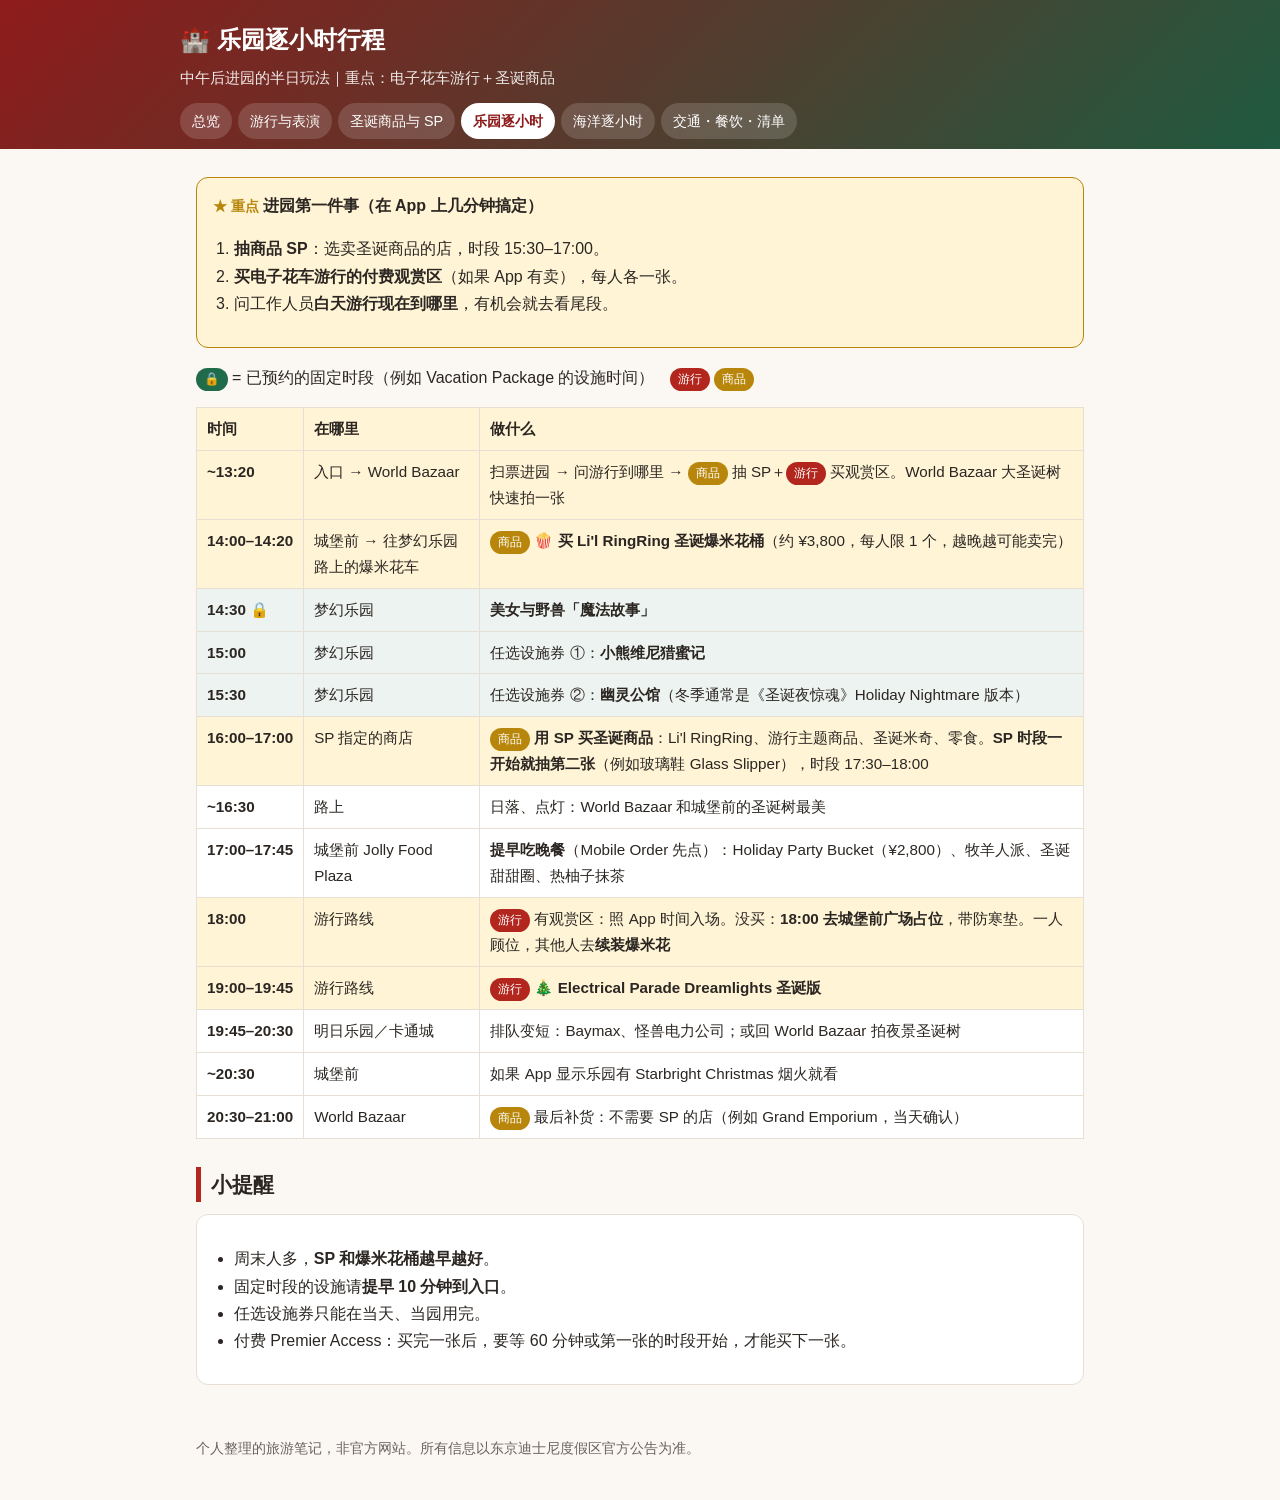
==== day1.html @ 8382c522 "Tokyo Disney Christmas 2026 guide website Co-Authored-By: Claude Opus 5.5 <noreply@anthropic.com>" ====
<!doctype html>
<html lang="zh-Hans">
<head>
<meta charset="utf-8">
<meta name="viewport" content="width=device-width, initial-scale=1">
<title>乐园逐小时｜东京迪士尼圣诞攻略 2026</title>
<link rel="stylesheet" href="style.css">
</head>
<body>
<header class="site"><div class="inner">
  <h1>🏰 乐园逐小时行程</h1>
  <p>中午后进园的半日玩法｜重点：电子花车游行＋圣诞商品</p>
  <nav>
    <a href="index.html">总览</a>
    <a href="shows.html">游行与表演</a>
    <a href="goods.html">圣诞商品与 SP</a>
    <a href="day1.html" class="on">乐园逐小时</a>
    <a href="day2.html">海洋逐小时</a>
    <a href="tips.html">交通・餐饮・清单</a>
  </nav>
</div></header>
<main>

<div class="card key star">
  <strong>进园第一件事（在 App 上几分钟搞定）</strong>
  <ol>
    <li><strong>抽商品 SP</strong>：选卖圣诞商品的店，时段 15:30–17:00。</li>
    <li><strong>买电子花车游行的付费观赏区</strong>（如果 App 有卖），每人各一张。</li>
    <li>问工作人员<strong>白天游行现在到哪里</strong>，有机会就去看尾段。</li>
  </ol>
</div>

<p><span class="tag g">🔒</span>= 已预约的固定时段（例如 Vacation Package 的设施时间）　<span class="tag p">游行</span><span class="tag s">商品</span></p>

<div class="tbl"><table>
<tr><th>时间</th><th>在哪里</th><th>做什么</th></tr>
<tr class="must"><td class="t">~13:20</td><td>入口 → World Bazaar</td><td>扫票进园 → 问游行到哪里 → <span class="tag s">商品</span>抽 SP＋<span class="tag p">游行</span>买观赏区。World Bazaar 大圣诞树快速拍一张</td></tr>
<tr class="must"><td class="t">14:00–14:20</td><td>城堡前 → 往梦幻乐园路上的爆米花车</td><td><span class="tag s">商品</span>🍿 <strong>买 Li'l RingRing 圣诞爆米花桶</strong>（约 ¥3,800，每人限 1 个，越晚越可能卖完）</td></tr>
<tr class="lock"><td class="t">14:30 🔒</td><td>梦幻乐园</td><td><strong>美女与野兽「魔法故事」</strong></td></tr>
<tr class="lock"><td class="t">15:00</td><td>梦幻乐园</td><td>任选设施券 ①：<strong>小熊维尼猎蜜记</strong></td></tr>
<tr class="lock"><td class="t">15:30</td><td>梦幻乐园</td><td>任选设施券 ②：<strong>幽灵公馆</strong>（冬季通常是《圣诞夜惊魂》Holiday Nightmare 版本）</td></tr>
<tr class="must"><td class="t">16:00–17:00</td><td>SP 指定的商店</td><td><span class="tag s">商品</span><strong>用 SP 买圣诞商品</strong>：Li'l RingRing、游行主题商品、圣诞米奇、零食。<strong>SP 时段一开始就抽第二张</strong>（例如玻璃鞋 Glass Slipper），时段 17:30–18:00</td></tr>
<tr><td class="t">~16:30</td><td>路上</td><td>日落、点灯：World Bazaar 和城堡前的圣诞树最美</td></tr>
<tr><td class="t">17:00–17:45</td><td>城堡前 Jolly Food Plaza</td><td><strong>提早吃晚餐</strong>（Mobile Order 先点）：Holiday Party Bucket（¥2,800）、牧羊人派、圣诞甜甜圈、热柚子抹茶</td></tr>
<tr class="must"><td class="t">18:00</td><td>游行路线</td><td><span class="tag p">游行</span>有观赏区：照 App 时间入场。没买：<strong>18:00 去城堡前广场占位</strong>，带防寒垫。一人顾位，其他人去<strong>续装爆米花</strong></td></tr>
<tr class="must"><td class="t">19:00–19:45</td><td>游行路线</td><td><span class="tag p">游行</span>🎄 <strong>Electrical Parade Dreamlights 圣诞版</strong></td></tr>
<tr><td class="t">19:45–20:30</td><td>明日乐园／卡通城</td><td>排队变短：Baymax、怪兽电力公司；或回 World Bazaar 拍夜景圣诞树</td></tr>
<tr><td class="t">~20:30</td><td>城堡前</td><td>如果 App 显示乐园有 Starbright Christmas 烟火就看</td></tr>
<tr><td class="t">20:30–21:00</td><td>World Bazaar</td><td><span class="tag s">商品</span>最后补货：不需要 SP 的店（例如 Grand Emporium，当天确认）</td></tr>
</table></div>

<h2>小提醒</h2>
<div class="card">
<ul>
  <li>周末人多，<strong>SP 和爆米花桶越早越好</strong>。</li>
  <li>固定时段的设施请<strong>提早 10 分钟到入口</strong>。</li>
  <li>任选设施券只能在当天、当园用完。</li>
  <li>付费 Premier Access：买完一张后，要等 60 分钟或第一张的时段开始，才能买下一张。</li>
</ul>
</div>

</main>
<footer>个人整理的旅游笔记，非官方网站。所有信息以东京迪士尼度假区官方公告为准。</footer>
</body>
</html>
---- style.css ----
:root {
  --bg: #fbf8f3;
  --card: #ffffff;
  --text: #2b2622;
  --muted: #6b625a;
  --line: #e7dfd4;
  --red: #b3261e;
  --green: #1f6b4a;
  --gold: #b8860b;
  --blue: #2a5aa8;
  --hl: #fff4d6;
}
@media (prefers-color-scheme: dark) {
  :root {
    --bg: #17181b;
    --card: #212327;
    --text: #ece8e2;
    --muted: #a8a19a;
    --line: #34363b;
    --red: #ff8a80;
    --green: #7fd1a8;
    --gold: #e6c063;
    --blue: #8fb4ff;
    --hl: #3a3220;
  }
}
* { box-sizing: border-box; }
body {
  margin: 0;
  background: var(--bg);
  color: var(--text);
  font-family: -apple-system, BlinkMacSystemFont, "PingFang SC", "PingFang TC", "Hiragino Sans GB", "Microsoft YaHei", sans-serif;
  line-height: 1.7;
  font-size: 16px;
}
header.site {
  background: linear-gradient(135deg, #8e1b1b, #1f5a3f);
  color: #fff;
  padding: 20px 16px 0;
}
header.site .inner, main, footer { max-width: 920px; margin: 0 auto; }
header.site h1 { margin: 0 0 4px; font-size: 1.5rem; }
header.site p { margin: 0 0 12px; opacity: .9; font-size: .95rem; }
nav { display: flex; gap: 6px; overflow-x: auto; padding-bottom: 10px; }
nav a {
  color: #fff; text-decoration: none; white-space: nowrap;
  padding: 6px 12px; border-radius: 999px; background: rgba(255,255,255,.15); font-size: .9rem;
}
nav a.on { background: #fff; color: #8e1b1b; font-weight: 600; }
main { padding: 16px; }
h2 { font-size: 1.3rem; margin: 28px 0 10px; border-left: 5px solid var(--red); padding-left: 10px; }
h3 { font-size: 1.1rem; margin: 22px 0 8px; color: var(--green); }
a { color: var(--blue); }
.card { background: var(--card); border: 1px solid var(--line); border-radius: 12px; padding: 14px 16px; margin: 12px 0; }
.key { background: var(--hl); border-color: var(--gold); }
.star::before { content: "★ 重点 "; color: var(--gold); font-weight: 700; font-size: .85rem; }
.note { color: var(--muted); font-size: .9rem; }
.grid { display: grid; grid-template-columns: repeat(auto-fit, minmax(240px, 1fr)); gap: 12px; }
.grid a.card { display: block; text-decoration: none; color: var(--text); }
.grid a.card h3 { margin-top: 0; }
.tbl { overflow-x: auto; }
table { border-collapse: collapse; width: 100%; background: var(--card); font-size: .95rem; }
th, td { border: 1px solid var(--line); padding: 8px 10px; vertical-align: top; text-align: left; }
th { background: var(--hl); white-space: nowrap; }
td.t { white-space: nowrap; font-weight: 600; }
tr.lock td { background: rgba(31,107,74,.08); }
tr.must td { background: var(--hl); }
.tag { display: inline-block; font-size: .78rem; padding: 1px 8px; border-radius: 999px; margin-right: 4px; color: #fff; }
.tag.p { background: var(--red); }
.tag.g { background: var(--green); }
.tag.s { background: var(--gold); }
ul, ol { padding-left: 1.3em; }
footer { padding: 24px 16px 40px; color: var(--muted); font-size: .85rem; }
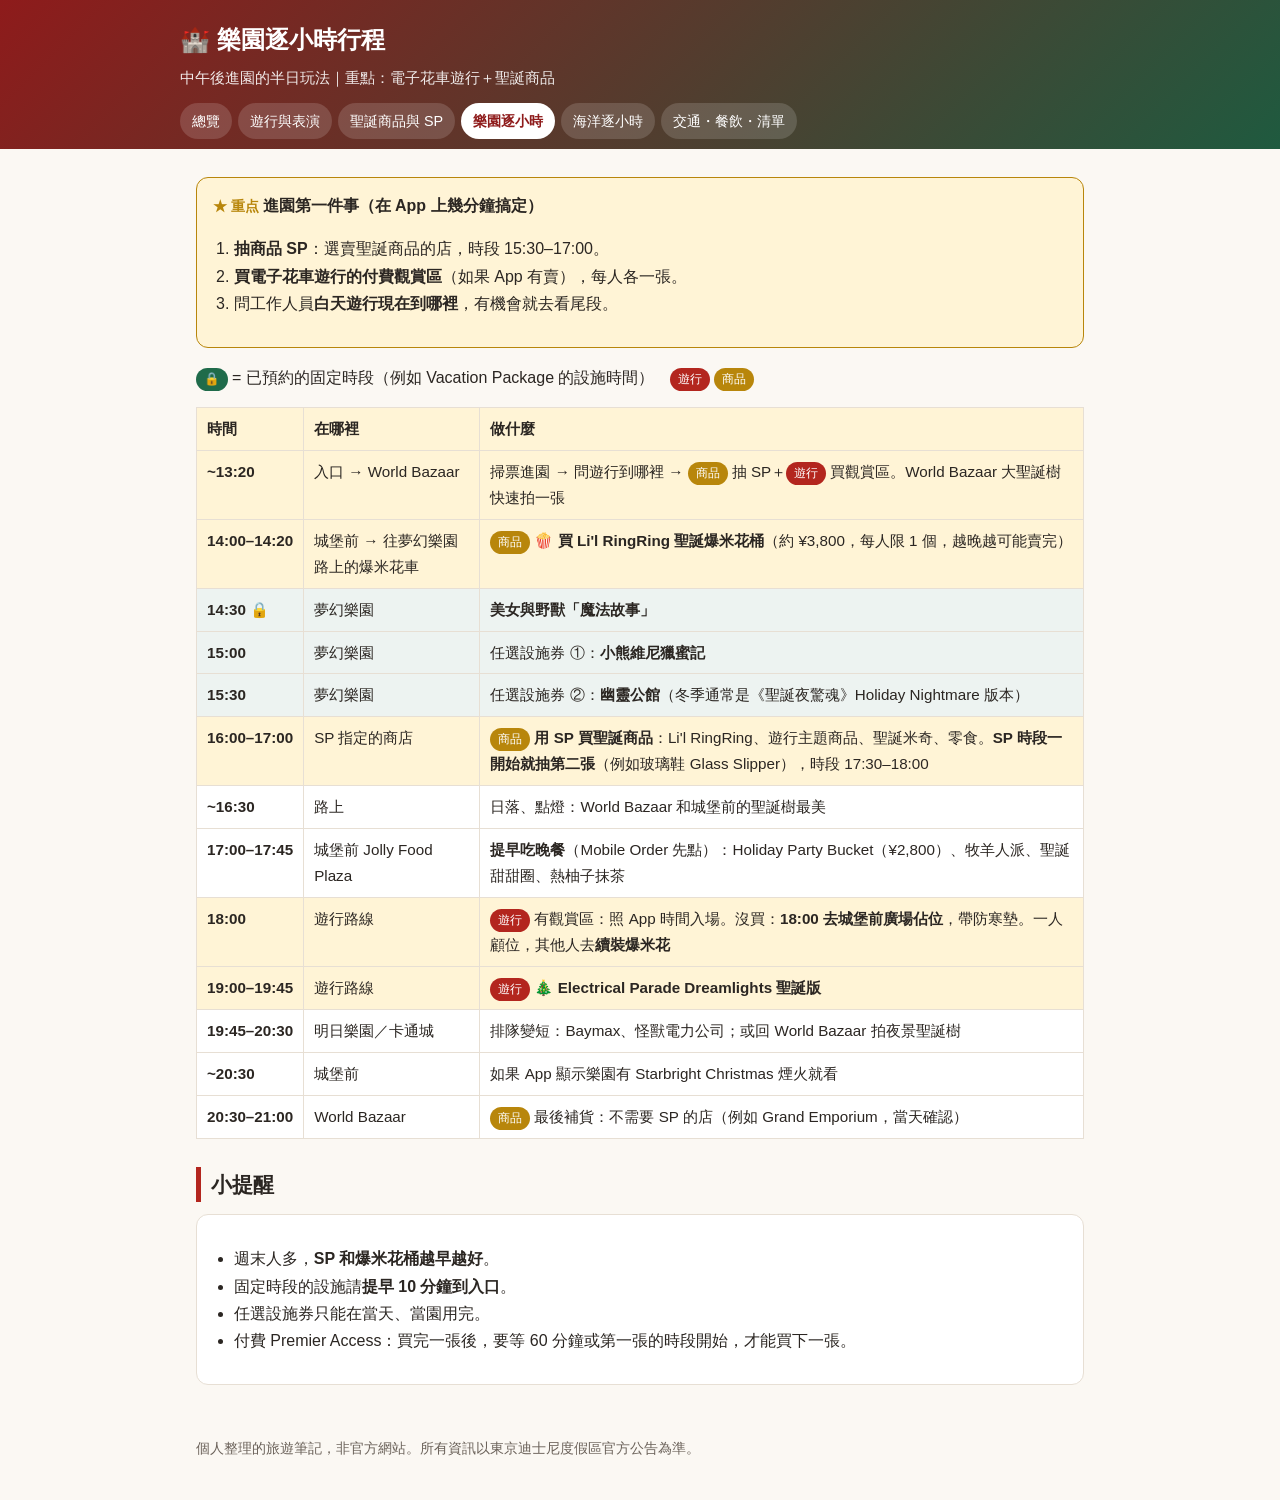
==== commit cefb9cd9: "Switch site to Traditional Chinese (Taiwan) Co-Authored-By: Claude Opus 5.5 <noreply@anthropic.com>" ====
--- a/day1.html
+++ b/day1.html
@@ -1,65 +1,65 @@
 <!doctype html>
-<html lang="zh-Hans">
+<html lang="zh-Hant-TW">
 <head>
 <meta charset="utf-8">
 <meta name="viewport" content="width=device-width, initial-scale=1">
-<title>乐园逐小时｜东京迪士尼圣诞攻略 2026</title>
+<title>樂園逐小時｜東京迪士尼聖誕攻略 2026</title>
 <link rel="stylesheet" href="style.css">
 </head>
 <body>
 <header class="site"><div class="inner">
-  <h1>🏰 乐园逐小时行程</h1>
-  <p>中午后进园的半日玩法｜重点：电子花车游行＋圣诞商品</p>
+  <h1>🏰 樂園逐小時行程</h1>
+  <p>中午後進園的半日玩法｜重點：電子花車遊行＋聖誕商品</p>
   <nav>
-    <a href="index.html">总览</a>
-    <a href="shows.html">游行与表演</a>
-    <a href="goods.html">圣诞商品与 SP</a>
-    <a href="day1.html" class="on">乐园逐小时</a>
-    <a href="day2.html">海洋逐小时</a>
-    <a href="tips.html">交通・餐饮・清单</a>
+    <a href="index.html">總覽</a>
+    <a href="shows.html">遊行與表演</a>
+    <a href="goods.html">聖誕商品與 SP</a>
+    <a href="day1.html" class="on">樂園逐小時</a>
+    <a href="day2.html">海洋逐小時</a>
+    <a href="tips.html">交通・餐飲・清單</a>
   </nav>
 </div></header>
 <main>
 
 <div class="card key star">
-  <strong>进园第一件事（在 App 上几分钟搞定）</strong>
+  <strong>進園第一件事（在 App 上幾分鐘搞定）</strong>
   <ol>
-    <li><strong>抽商品 SP</strong>：选卖圣诞商品的店，时段 15:30–17:00。</li>
-    <li><strong>买电子花车游行的付费观赏区</strong>（如果 App 有卖），每人各一张。</li>
-    <li>问工作人员<strong>白天游行现在到哪里</strong>，有机会就去看尾段。</li>
+    <li><strong>抽商品 SP</strong>：選賣聖誕商品的店，時段 15:30–17:00。</li>
+    <li><strong>買電子花車遊行的付費觀賞區</strong>（如果 App 有賣），每人各一張。</li>
+    <li>問工作人員<strong>白天遊行現在到哪裡</strong>，有機會就去看尾段。</li>
   </ol>
 </div>
 
-<p><span class="tag g">🔒</span>= 已预约的固定时段（例如 Vacation Package 的设施时间）　<span class="tag p">游行</span><span class="tag s">商品</span></p>
+<p><span class="tag g">🔒</span>= 已預約的固定時段（例如 Vacation Package 的設施時間）　<span class="tag p">遊行</span><span class="tag s">商品</span></p>
 
 <div class="tbl"><table>
-<tr><th>时间</th><th>在哪里</th><th>做什么</th></tr>
-<tr class="must"><td class="t">~13:20</td><td>入口 → World Bazaar</td><td>扫票进园 → 问游行到哪里 → <span class="tag s">商品</span>抽 SP＋<span class="tag p">游行</span>买观赏区。World Bazaar 大圣诞树快速拍一张</td></tr>
-<tr class="must"><td class="t">14:00–14:20</td><td>城堡前 → 往梦幻乐园路上的爆米花车</td><td><span class="tag s">商品</span>🍿 <strong>买 Li'l RingRing 圣诞爆米花桶</strong>（约 ¥3,800，每人限 1 个，越晚越可能卖完）</td></tr>
-<tr class="lock"><td class="t">14:30 🔒</td><td>梦幻乐园</td><td><strong>美女与野兽「魔法故事」</strong></td></tr>
-<tr class="lock"><td class="t">15:00</td><td>梦幻乐园</td><td>任选设施券 ①：<strong>小熊维尼猎蜜记</strong></td></tr>
-<tr class="lock"><td class="t">15:30</td><td>梦幻乐园</td><td>任选设施券 ②：<strong>幽灵公馆</strong>（冬季通常是《圣诞夜惊魂》Holiday Nightmare 版本）</td></tr>
-<tr class="must"><td class="t">16:00–17:00</td><td>SP 指定的商店</td><td><span class="tag s">商品</span><strong>用 SP 买圣诞商品</strong>：Li'l RingRing、游行主题商品、圣诞米奇、零食。<strong>SP 时段一开始就抽第二张</strong>（例如玻璃鞋 Glass Slipper），时段 17:30–18:00</td></tr>
-<tr><td class="t">~16:30</td><td>路上</td><td>日落、点灯：World Bazaar 和城堡前的圣诞树最美</td></tr>
-<tr><td class="t">17:00–17:45</td><td>城堡前 Jolly Food Plaza</td><td><strong>提早吃晚餐</strong>（Mobile Order 先点）：Holiday Party Bucket（¥2,800）、牧羊人派、圣诞甜甜圈、热柚子抹茶</td></tr>
-<tr class="must"><td class="t">18:00</td><td>游行路线</td><td><span class="tag p">游行</span>有观赏区：照 App 时间入场。没买：<strong>18:00 去城堡前广场占位</strong>，带防寒垫。一人顾位，其他人去<strong>续装爆米花</strong></td></tr>
-<tr class="must"><td class="t">19:00–19:45</td><td>游行路线</td><td><span class="tag p">游行</span>🎄 <strong>Electrical Parade Dreamlights 圣诞版</strong></td></tr>
-<tr><td class="t">19:45–20:30</td><td>明日乐园／卡通城</td><td>排队变短：Baymax、怪兽电力公司；或回 World Bazaar 拍夜景圣诞树</td></tr>
-<tr><td class="t">~20:30</td><td>城堡前</td><td>如果 App 显示乐园有 Starbright Christmas 烟火就看</td></tr>
-<tr><td class="t">20:30–21:00</td><td>World Bazaar</td><td><span class="tag s">商品</span>最后补货：不需要 SP 的店（例如 Grand Emporium，当天确认）</td></tr>
+<tr><th>時間</th><th>在哪裡</th><th>做什麼</th></tr>
+<tr class="must"><td class="t">~13:20</td><td>入口 → World Bazaar</td><td>掃票進園 → 問遊行到哪裡 → <span class="tag s">商品</span>抽 SP＋<span class="tag p">遊行</span>買觀賞區。World Bazaar 大聖誕樹快速拍一張</td></tr>
+<tr class="must"><td class="t">14:00–14:20</td><td>城堡前 → 往夢幻樂園路上的爆米花車</td><td><span class="tag s">商品</span>🍿 <strong>買 Li'l RingRing 聖誕爆米花桶</strong>（約 ¥3,800，每人限 1 個，越晚越可能賣完）</td></tr>
+<tr class="lock"><td class="t">14:30 🔒</td><td>夢幻樂園</td><td><strong>美女與野獸「魔法故事」</strong></td></tr>
+<tr class="lock"><td class="t">15:00</td><td>夢幻樂園</td><td>任選設施券 ①：<strong>小熊維尼獵蜜記</strong></td></tr>
+<tr class="lock"><td class="t">15:30</td><td>夢幻樂園</td><td>任選設施券 ②：<strong>幽靈公館</strong>（冬季通常是《聖誕夜驚魂》Holiday Nightmare 版本）</td></tr>
+<tr class="must"><td class="t">16:00–17:00</td><td>SP 指定的商店</td><td><span class="tag s">商品</span><strong>用 SP 買聖誕商品</strong>：Li'l RingRing、遊行主題商品、聖誕米奇、零食。<strong>SP 時段一開始就抽第二張</strong>（例如玻璃鞋 Glass Slipper），時段 17:30–18:00</td></tr>
+<tr><td class="t">~16:30</td><td>路上</td><td>日落、點燈：World Bazaar 和城堡前的聖誕樹最美</td></tr>
+<tr><td class="t">17:00–17:45</td><td>城堡前 Jolly Food Plaza</td><td><strong>提早吃晚餐</strong>（Mobile Order 先點）：Holiday Party Bucket（¥2,800）、牧羊人派、聖誕甜甜圈、熱柚子抹茶</td></tr>
+<tr class="must"><td class="t">18:00</td><td>遊行路線</td><td><span class="tag p">遊行</span>有觀賞區：照 App 時間入場。沒買：<strong>18:00 去城堡前廣場佔位</strong>，帶防寒墊。一人顧位，其他人去<strong>續裝爆米花</strong></td></tr>
+<tr class="must"><td class="t">19:00–19:45</td><td>遊行路線</td><td><span class="tag p">遊行</span>🎄 <strong>Electrical Parade Dreamlights 聖誕版</strong></td></tr>
+<tr><td class="t">19:45–20:30</td><td>明日樂園／卡通城</td><td>排隊變短：Baymax、怪獸電力公司；或回 World Bazaar 拍夜景聖誕樹</td></tr>
+<tr><td class="t">~20:30</td><td>城堡前</td><td>如果 App 顯示樂園有 Starbright Christmas 煙火就看</td></tr>
+<tr><td class="t">20:30–21:00</td><td>World Bazaar</td><td><span class="tag s">商品</span>最後補貨：不需要 SP 的店（例如 Grand Emporium，當天確認）</td></tr>
 </table></div>
 
 <h2>小提醒</h2>
 <div class="card">
 <ul>
-  <li>周末人多，<strong>SP 和爆米花桶越早越好</strong>。</li>
-  <li>固定时段的设施请<strong>提早 10 分钟到入口</strong>。</li>
-  <li>任选设施券只能在当天、当园用完。</li>
-  <li>付费 Premier Access：买完一张后，要等 60 分钟或第一张的时段开始，才能买下一张。</li>
+  <li>週末人多，<strong>SP 和爆米花桶越早越好</strong>。</li>
+  <li>固定時段的設施請<strong>提早 10 分鐘到入口</strong>。</li>
+  <li>任選設施券只能在當天、當園用完。</li>
+  <li>付費 Premier Access：買完一張後，要等 60 分鐘或第一張的時段開始，才能買下一張。</li>
 </ul>
 </div>
 
 </main>
-<footer>个人整理的旅游笔记，非官方网站。所有信息以东京迪士尼度假区官方公告为准。</footer>
+<footer>個人整理的旅遊筆記，非官方網站。所有資訊以東京迪士尼度假區官方公告為準。</footer>
 </body>
 </html>
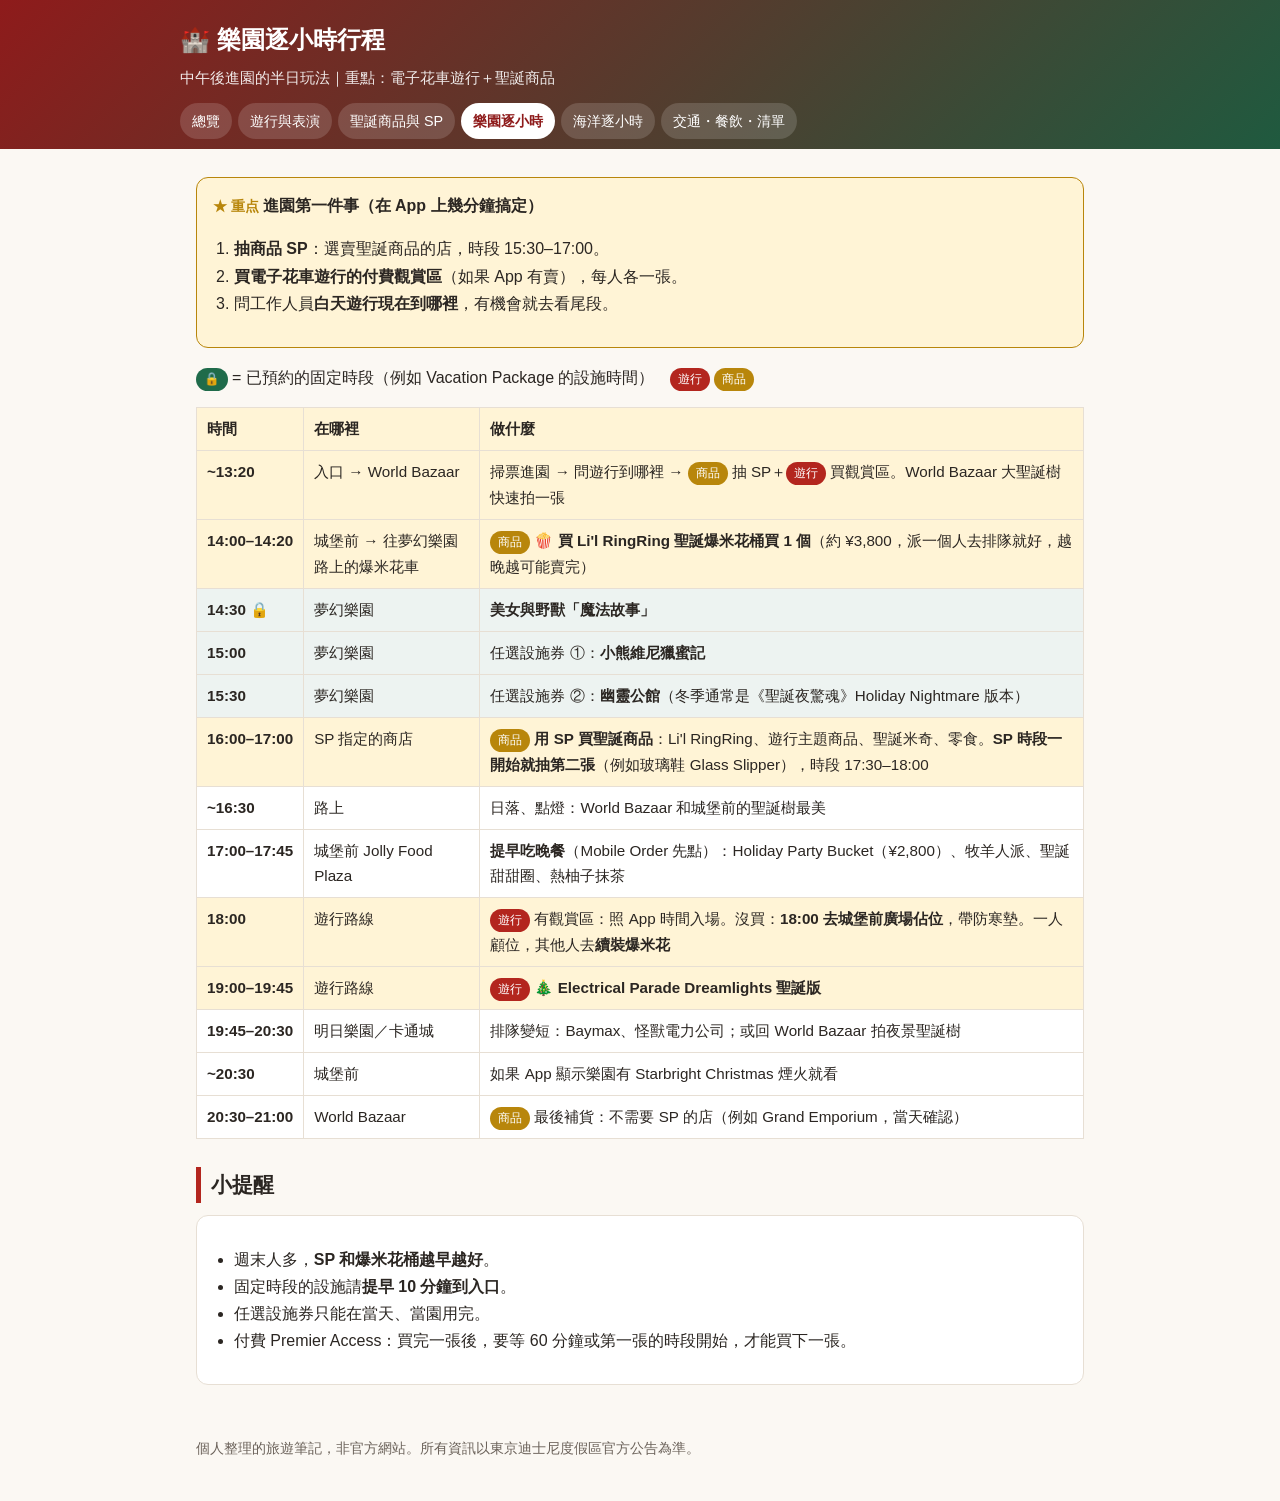
==== commit f161cc98: "Popcorn bucket: buy one Co-Authored-By: Claude Opus 5.5 <noreply@anthropic.com>" ====
--- a/day1.html
+++ b/day1.html
@@ -35,7 +35,7 @@
 <div class="tbl"><table>
 <tr><th>時間</th><th>在哪裡</th><th>做什麼</th></tr>
 <tr class="must"><td class="t">~13:20</td><td>入口 → World Bazaar</td><td>掃票進園 → 問遊行到哪裡 → <span class="tag s">商品</span>抽 SP＋<span class="tag p">遊行</span>買觀賞區。World Bazaar 大聖誕樹快速拍一張</td></tr>
-<tr class="must"><td class="t">14:00–14:20</td><td>城堡前 → 往夢幻樂園路上的爆米花車</td><td><span class="tag s">商品</span>🍿 <strong>買 Li'l RingRing 聖誕爆米花桶</strong>（約 ¥3,800，每人限 1 個，越晚越可能賣完）</td></tr>
+<tr class="must"><td class="t">14:00–14:20</td><td>城堡前 → 往夢幻樂園路上的爆米花車</td><td><span class="tag s">商品</span>🍿 <strong>買 Li'l RingRing 聖誕爆米花桶</strong><strong>買 1 個</strong>（約 ¥3,800，派一個人去排隊就好，越晚越可能賣完）</td></tr>
 <tr class="lock"><td class="t">14:30 🔒</td><td>夢幻樂園</td><td><strong>美女與野獸「魔法故事」</strong></td></tr>
 <tr class="lock"><td class="t">15:00</td><td>夢幻樂園</td><td>任選設施券 ①：<strong>小熊維尼獵蜜記</strong></td></tr>
 <tr class="lock"><td class="t">15:30</td><td>夢幻樂園</td><td>任選設施券 ②：<strong>幽靈公館</strong>（冬季通常是《聖誕夜驚魂》Holiday Nightmare 版本）</td></tr>
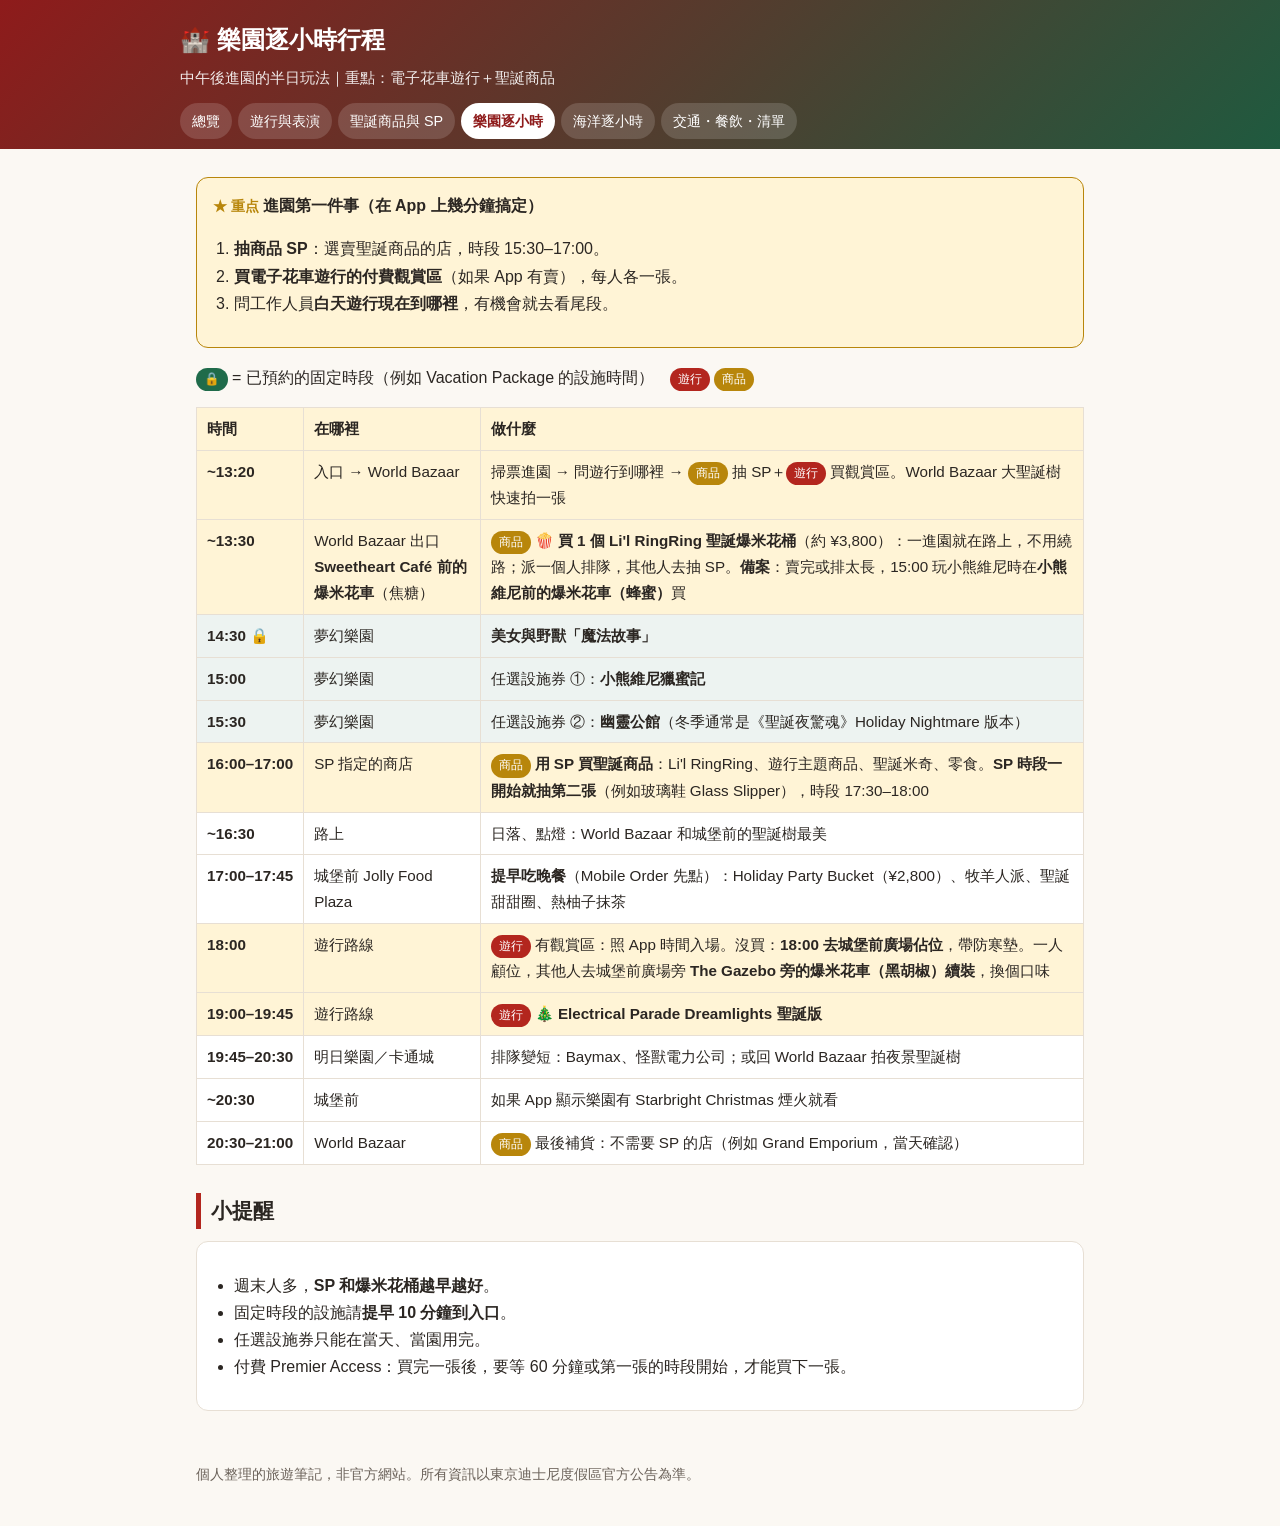
==== commit 52b9c1cd: "Day 1: popcorn stand recommendation Co-Authored-By: Claude Opus 5.5 <noreply@anthropic.com>" ====
--- a/day1.html
+++ b/day1.html
@@ -35,14 +35,14 @@
 <div class="tbl"><table>
 <tr><th>時間</th><th>在哪裡</th><th>做什麼</th></tr>
 <tr class="must"><td class="t">~13:20</td><td>入口 → World Bazaar</td><td>掃票進園 → 問遊行到哪裡 → <span class="tag s">商品</span>抽 SP＋<span class="tag p">遊行</span>買觀賞區。World Bazaar 大聖誕樹快速拍一張</td></tr>
-<tr class="must"><td class="t">14:00–14:20</td><td>城堡前 → 往夢幻樂園路上的爆米花車</td><td><span class="tag s">商品</span>🍿 <strong>買 Li'l RingRing 聖誕爆米花桶</strong><strong>買 1 個</strong>（約 ¥3,800，派一個人去排隊就好，越晚越可能賣完）</td></tr>
+<tr class="must"><td class="t">~13:30</td><td>World Bazaar 出口<br><strong>Sweetheart Café 前的爆米花車</strong>（焦糖）</td><td><span class="tag s">商品</span>🍿 <strong>買 1 個 Li'l RingRing 聖誕爆米花桶</strong>（約 ¥3,800）：一進園就在路上，不用繞路；派一個人排隊，其他人去抽 SP。<strong>備案</strong>：賣完或排太長，15:00 玩小熊維尼時在<strong>小熊維尼前的爆米花車（蜂蜜）</strong>買</td></tr>
 <tr class="lock"><td class="t">14:30 🔒</td><td>夢幻樂園</td><td><strong>美女與野獸「魔法故事」</strong></td></tr>
 <tr class="lock"><td class="t">15:00</td><td>夢幻樂園</td><td>任選設施券 ①：<strong>小熊維尼獵蜜記</strong></td></tr>
 <tr class="lock"><td class="t">15:30</td><td>夢幻樂園</td><td>任選設施券 ②：<strong>幽靈公館</strong>（冬季通常是《聖誕夜驚魂》Holiday Nightmare 版本）</td></tr>
 <tr class="must"><td class="t">16:00–17:00</td><td>SP 指定的商店</td><td><span class="tag s">商品</span><strong>用 SP 買聖誕商品</strong>：Li'l RingRing、遊行主題商品、聖誕米奇、零食。<strong>SP 時段一開始就抽第二張</strong>（例如玻璃鞋 Glass Slipper），時段 17:30–18:00</td></tr>
 <tr><td class="t">~16:30</td><td>路上</td><td>日落、點燈：World Bazaar 和城堡前的聖誕樹最美</td></tr>
 <tr><td class="t">17:00–17:45</td><td>城堡前 Jolly Food Plaza</td><td><strong>提早吃晚餐</strong>（Mobile Order 先點）：Holiday Party Bucket（¥2,800）、牧羊人派、聖誕甜甜圈、熱柚子抹茶</td></tr>
-<tr class="must"><td class="t">18:00</td><td>遊行路線</td><td><span class="tag p">遊行</span>有觀賞區：照 App 時間入場。沒買：<strong>18:00 去城堡前廣場佔位</strong>，帶防寒墊。一人顧位，其他人去<strong>續裝爆米花</strong></td></tr>
+<tr class="must"><td class="t">18:00</td><td>遊行路線</td><td><span class="tag p">遊行</span>有觀賞區：照 App 時間入場。沒買：<strong>18:00 去城堡前廣場佔位</strong>，帶防寒墊。一人顧位，其他人去城堡前廣場旁 <strong>The Gazebo 旁的爆米花車（黑胡椒）續裝</strong>，換個口味</td></tr>
 <tr class="must"><td class="t">19:00–19:45</td><td>遊行路線</td><td><span class="tag p">遊行</span>🎄 <strong>Electrical Parade Dreamlights 聖誕版</strong></td></tr>
 <tr><td class="t">19:45–20:30</td><td>明日樂園／卡通城</td><td>排隊變短：Baymax、怪獸電力公司；或回 World Bazaar 拍夜景聖誕樹</td></tr>
 <tr><td class="t">~20:30</td><td>城堡前</td><td>如果 App 顯示樂園有 Starbright Christmas 煙火就看</td></tr>
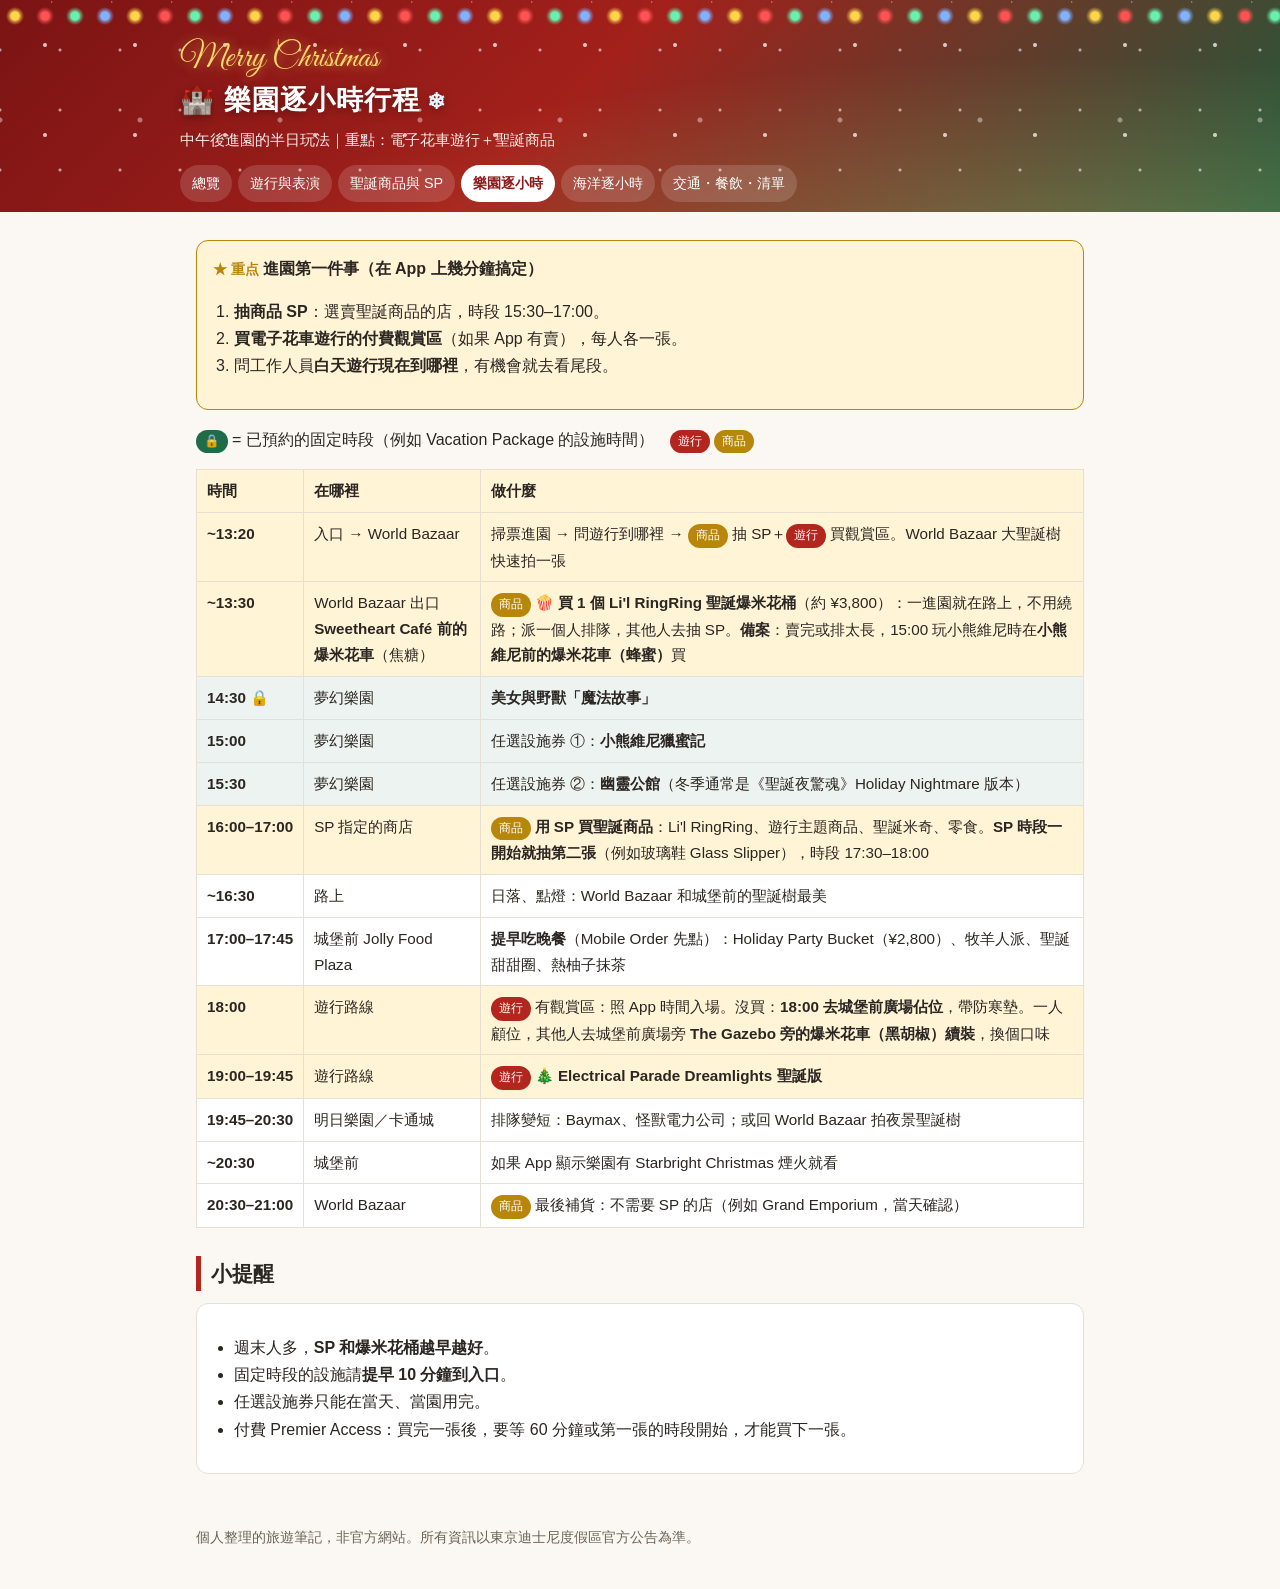
==== commit 25c6dbc6: "Festive header: lights, snow, Merry Christmas script Co-Authored-By: Claude Opus 5.5 <noreply@anthro" ====
--- a/day1.html
+++ b/day1.html
@@ -3,7 +3,7 @@
 <head>
 <meta charset="utf-8">
 <meta name="viewport" content="width=device-width, initial-scale=1">
-<title>樂園逐小時｜東京迪士尼聖誕攻略 2026</title>
+<title>🎄 樂園逐小時｜東京迪士尼聖誕攻略 2026</title>
 <link rel="stylesheet" href="style.css">
 </head>
 <body>
--- a/style.css
+++ b/style.css
@@ -1,3 +1,4 @@
+@import url("https://fonts.googleapis.com/css2?family=Great+Vibes&display=swap");
 :root {
   --bg: #fbf8f3;
   --card: #ffffff;
@@ -34,13 +35,68 @@
   font-size: 16px;
 }
 header.site {
-  background: linear-gradient(135deg, #8e1b1b, #1f5a3f);
+  position: relative;
+  overflow: hidden;
+  background:
+    radial-gradient(ellipse at 85% 120%, rgba(255,215,120,.25), transparent 55%),
+    linear-gradient(135deg, #7a1414 0%, #a3201b 45%, #1d5a3c 100%);
   color: #fff;
-  padding: 20px 16px 0;
+  padding: 40px 16px 0;
 }
+/* 聖誕燈串 */
+header.site::before {
+  content: "";
+  position: absolute; left: 0; right: 0; top: 0; height: 26px;
+  background:
+    radial-gradient(circle at 15px 16px, #ffd54a 4px, rgba(255,213,74,.5) 6px, transparent 9px) 0 0 / 120px 26px repeat-x,
+    radial-gradient(circle at 45px 16px, #ff5252 4px, rgba(255,82,82,.5) 6px, transparent 9px) 0 0 / 120px 26px repeat-x,
+    radial-gradient(circle at 75px 16px, #69f0ae 4px, rgba(105,240,174,.5) 6px, transparent 9px) 0 0 / 120px 26px repeat-x,
+    radial-gradient(circle at 105px 16px, #82b1ff 4px, rgba(130,177,255,.5) 6px, transparent 9px) 0 0 / 120px 26px repeat-x,
+    radial-gradient(ellipse 70px 10px at 60px 2px, transparent 8px, rgba(255,255,255,.35) 9px, transparent 10px) 0 0 / 60px 26px repeat-x;
+  animation: twinkle 1.6s ease-in-out infinite alternate;
+  pointer-events: none;
+}
+/* 飄雪 */
+header.site::after {
+  content: "";
+  position: absolute; inset: 0;
+  background-image:
+    radial-gradient(circle, rgba(255,255,255,.9) 1.5px, transparent 2.5px),
+    radial-gradient(circle, rgba(255,255,255,.7) 1px, transparent 2px),
+    radial-gradient(circle, rgba(255,255,255,.5) 2px, transparent 3px);
+  background-size: 90px 90px, 60px 60px, 140px 140px;
+  background-position: 0 0, 30px 20px, 70px 50px;
+  animation: snow 14s linear infinite;
+  pointer-events: none;
+  opacity: .8;
+}
+@keyframes twinkle { from { opacity: .55; } to { opacity: 1; } }
+@keyframes snow {
+  from { background-position: 0 0, 30px 20px, 70px 50px; }
+  to { background-position: 0 90px, 30px 80px, 70px 190px; }
+}
+@media (prefers-reduced-motion: reduce) {
+  header.site::before, header.site::after { animation: none; }
+}
+header.site .inner { position: relative; z-index: 1; }
 header.site .inner, main, footer { max-width: 920px; margin: 0 auto; }
-header.site h1 { margin: 0 0 4px; font-size: 1.5rem; }
-header.site p { margin: 0 0 12px; opacity: .9; font-size: .95rem; }
+header.site h1 {
+  margin: 0 0 4px; font-size: 1.7rem; letter-spacing: .04em;
+  text-shadow: 0 2px 8px rgba(0,0,0,.35);
+}
+header.site h1::before {
+  content: "Merry Christmas";
+  display: block;
+  font-family: "Great Vibes", "Snell Roundhand", cursive;
+  font-weight: 400;
+  font-size: 2.1rem;
+  line-height: 1.1;
+  color: #ffd76a;
+  letter-spacing: 0;
+  text-shadow: 0 0 12px rgba(255,215,106,.55);
+}
+header.site h1::after { content: " ❄"; color: #e8f4ff; font-size: .8em; }
+header.site p { margin: 0 0 12px; opacity: .92; font-size: .95rem; }
 nav { display: flex; gap: 6px; overflow-x: auto; padding-bottom: 10px; }
 nav a {
   color: #fff; text-decoration: none; white-space: nowrap;
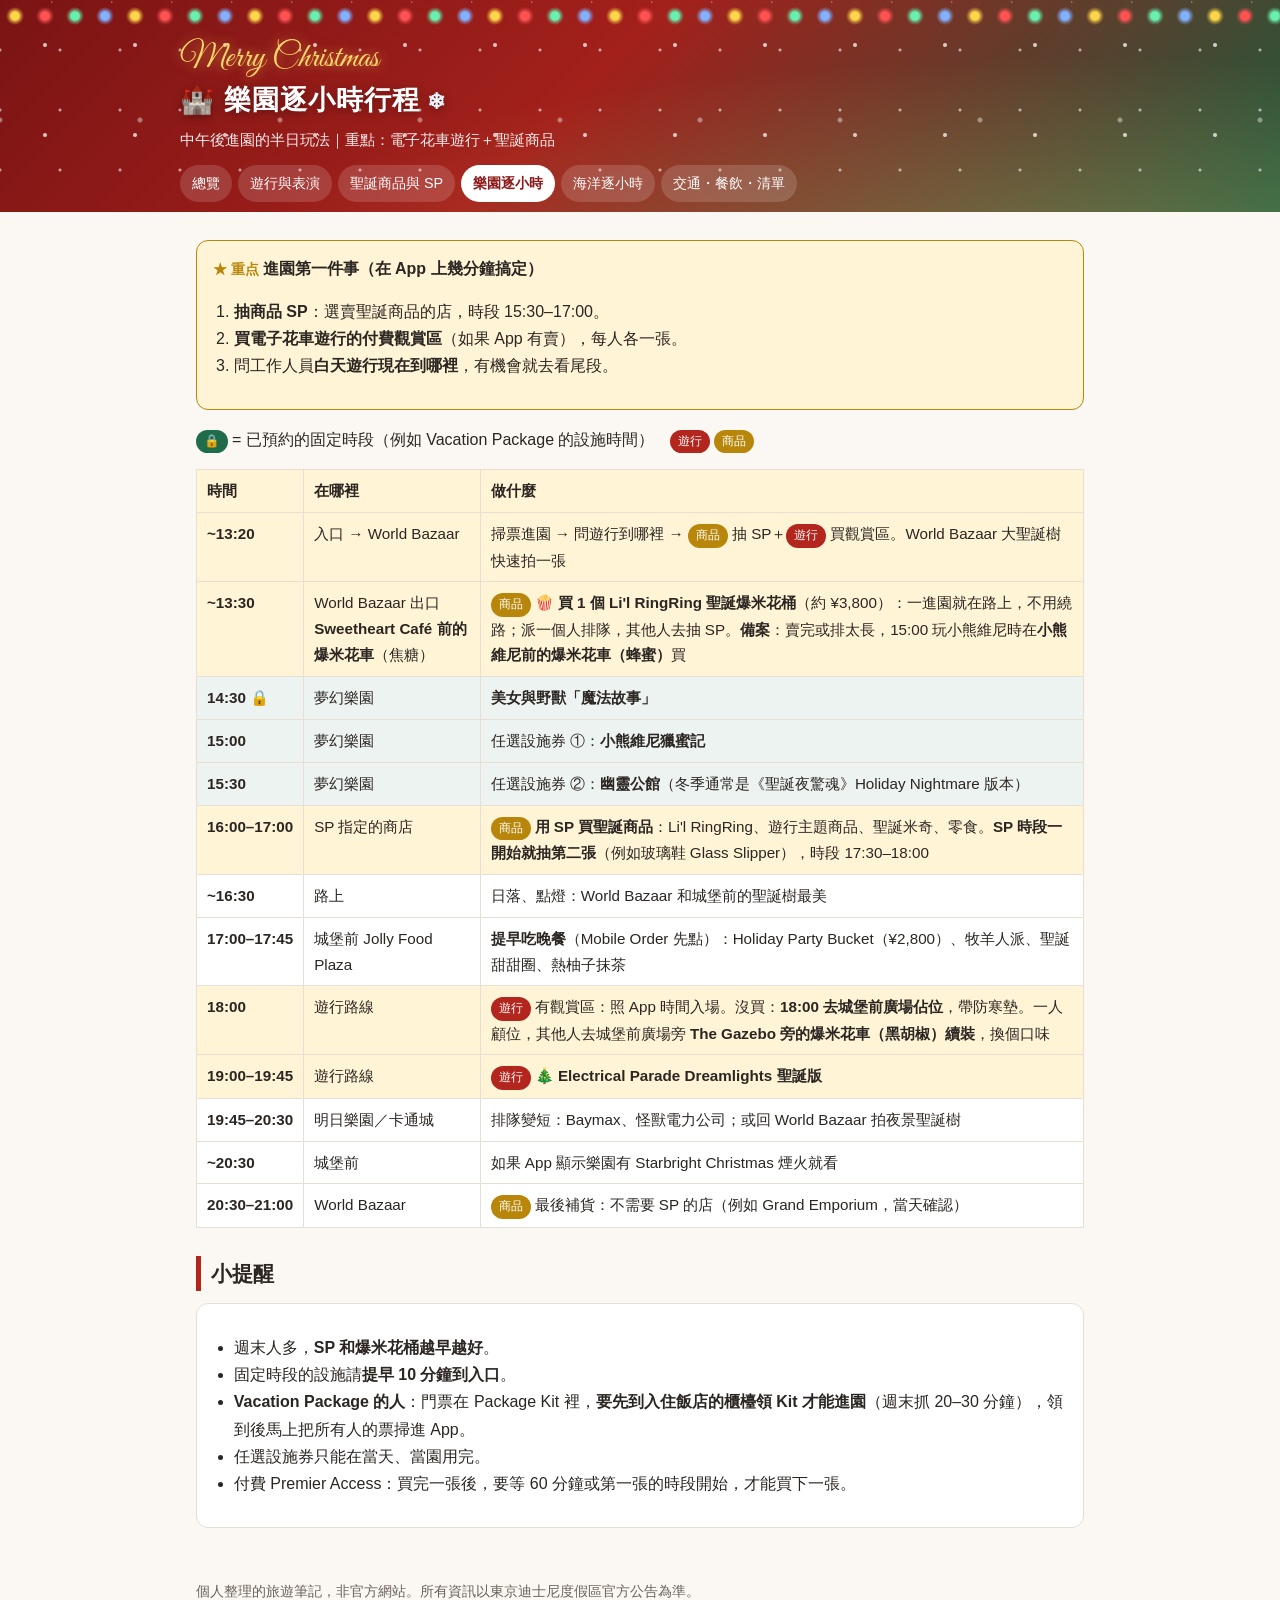
==== commit a62827a7: "Note: collect Vacation Package kit at hotel before park entry Co-Authored-By: Claude Opus 5.5 <norep" ====
--- a/day1.html
+++ b/day1.html
@@ -54,6 +54,7 @@
 <ul>
   <li>週末人多，<strong>SP 和爆米花桶越早越好</strong>。</li>
   <li>固定時段的設施請<strong>提早 10 分鐘到入口</strong>。</li>
+  <li><strong>Vacation Package 的人</strong>：門票在 Package Kit 裡，<strong>要先到入住飯店的櫃檯領 Kit 才能進園</strong>（週末抓 20–30 分鐘），領到後馬上把所有人的票掃進 App。</li>
   <li>任選設施券只能在當天、當園用完。</li>
   <li>付費 Premier Access：買完一張後，要等 60 分鐘或第一張的時段開始，才能買下一張。</li>
 </ul>
